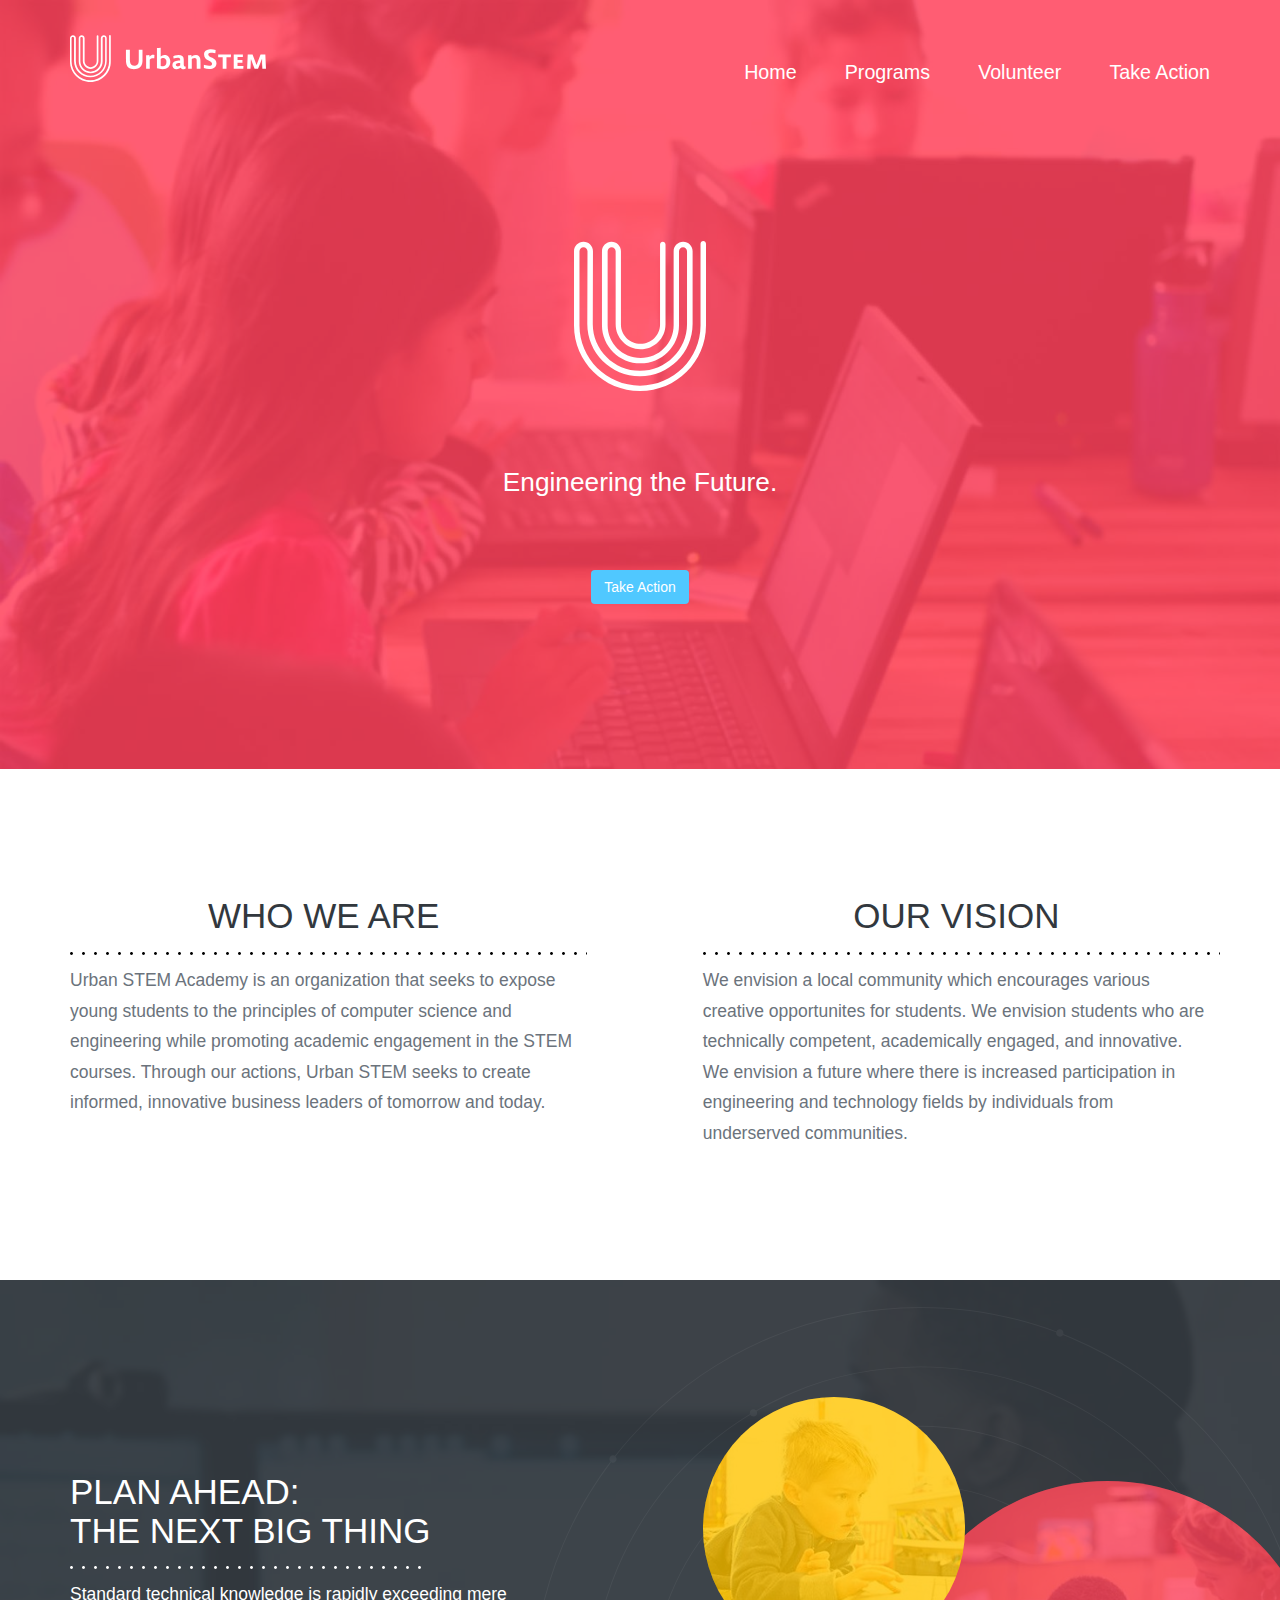
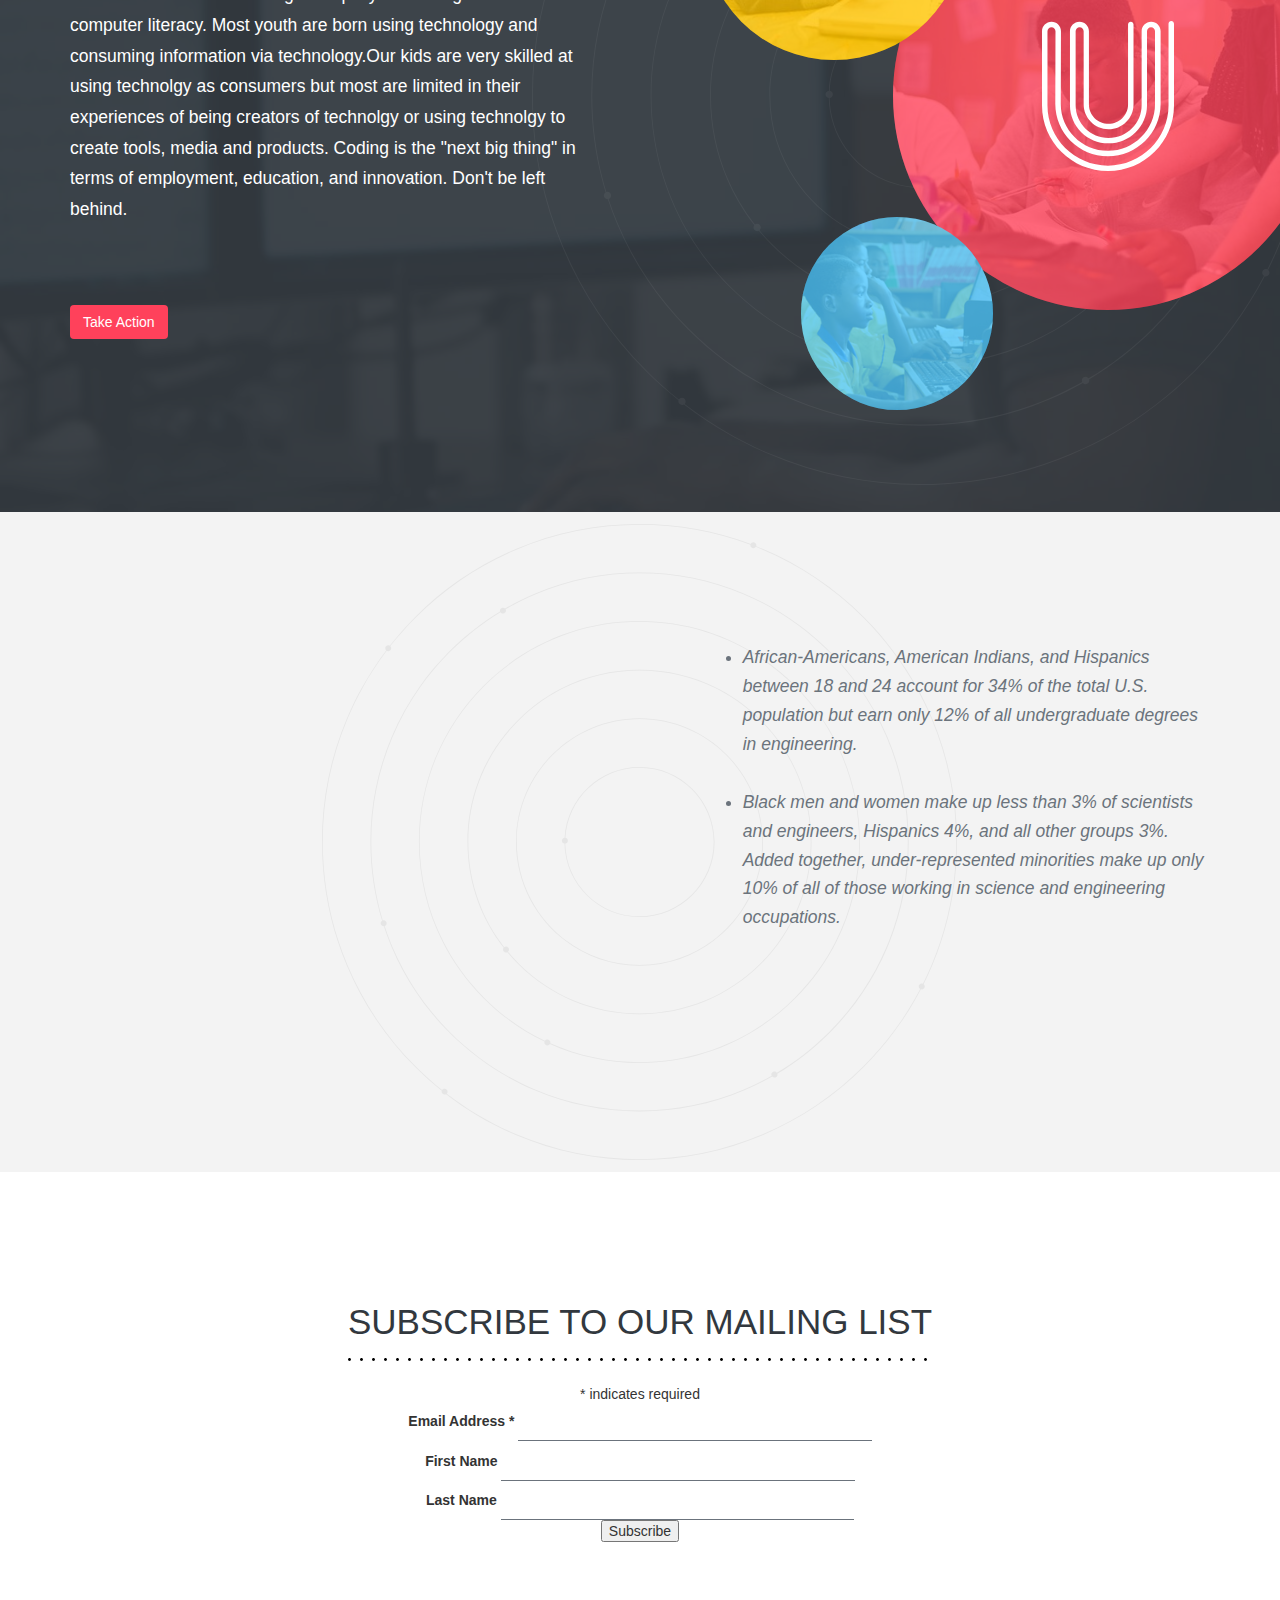
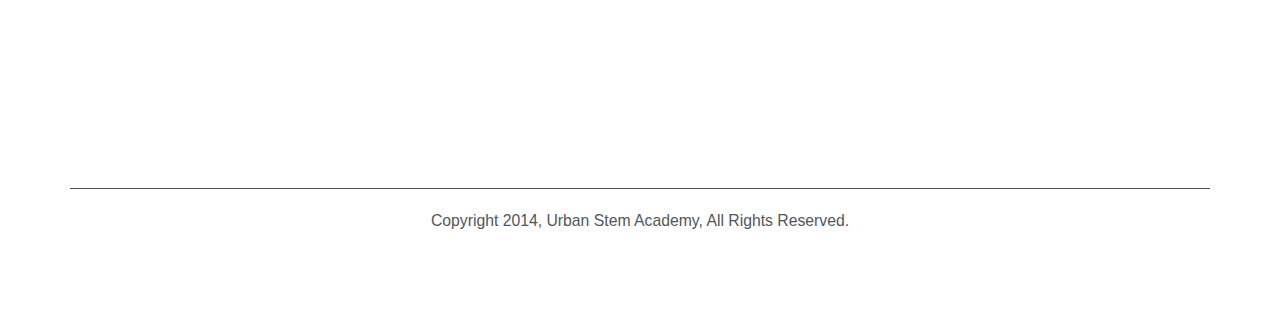
==== public_html/index.html @ aa46debd "Current Site with Volunteer Page" ====
<!DOCTYPE html>
<html lang="en" class="no-js">
    <head>
        <meta charset="utf-8">
        <title>Urban STEM Academy|STEM After-School Program in Savannah, GA</title>

        <!-- Load fonts -->
        <link href='http://fonts.googleapis.com/css?family=Roboto+Slab:400,100,300,700' rel='stylesheet' type='text/css'>

        <!-- Load styles -->
        <link rel="stylesheet" type="text/css" href="css/site.css">
        <link rel="stylesheet" type="text/css" href="css/bootstrap.css">
        <link rel"stylesheet" type="text/css" href="css/bootstrap-theme.css">
    </head>

    <body>
    
    <header class="global">
        <div class="container header_content">
            
            <nav>
                <a href="/" class="logo"><img src="images/logo_full.min.svg" alt="Urban STEM Academy"></a>
                <ul>
                    <li><a href="index.html">Home</a></li>
                    
                            <li><a href="YEIC.html">Programs</a></li>
                            <li><a href="volunteer.html">Volunteer</a></li>
                   
                        
                   
                    <li><a href="take_action.html">Take Action</a></li>
                    <!--<li><a href="directors.html">Directors</a></li>
                    <li><a href="#">News</a></li>-->
                </ul>
            </nav>
            
            <section class="hero clear">
                <img src="images/logo.min.svg" alt="Urban STEM Academy">
                <h1>Engineering the Future.</h1>
                <a href="take_action.html" class="btn btn_blue">Take Action</a>
            </section>
        </div>
    </header>

    <section class="content">
        
        <section class="content_block who">
            <div class="container">
                <div class="col_1">
                    <h2>Who We Are</h2>
                    <p>Urban STEM Academy is an organization that seeks to expose young students to the principles of computer science and engineering while promoting academic engagement in the STEM courses. Through our actions, Urban STEM  seeks to  create informed, innovative business leaders of tomorrow and today.</p>
                </div>
                <div class="col_2">
                   <h2>Our Vision</h2>
                   <p>We envision a local community which encourages various creative opportunites for students. We envision students who are technically competent, academically engaged, and innovative. We envision a future where there is increased participation in engineering and technology fields by individuals from underserved communities.
                </div>
            </div>
        </section>
        
        <section class="content_block plan">
            <div class="container">
                <div class="col_1">
                    <h2>Plan Ahead: <span>The Next Big Thing</span></h2>
                    <p>Standard technical knowledge is rapidly exceeding mere computer literacy. Most youth are born using technology and consuming information via technology.Our kids are very skilled at using technolgy as consumers but most are limited in their experiences of  being creators of technolgy or using technolgy to create tools, media and products. Coding is the "next big thing" in terms of employment, education, and innovation. Don't be left behind.</p>
                     <a href="take_action.html" class="btn btn_red">Take Action</a>
                     <br>
                    
                    
                </div>
                <div class="col_2">
                    <div class="circles">
                        <span class="image_1">
                            <img src="images/image_1.jpg" alt="Urban STEM Academy">
                        </span>
                        <span class="image_2">
                            <img src="images/image_2.jpg" alt="Urban STEM Academy">
                        </span>
                        <span class="image_3">
                            <img src="images/image_3.jpg" alt="Urban STEM Academy">
                        </span>
                    </div>

                    
                </div>
                <div class="clear"></div>
            </div>
        </section>
        
       
        
        <section class="content_block quote">
            <div class="container">
                <div class="col_1">
                    <div class="circle">
                      
                            <iframe style="margin-left:2em" width="500" height="350" src="//www.youtube.com/embed/dU1xS07N-FA" frameborder="0" allowfullscreen></iframe>

                        </span>
                    </div>
                </div>
                <div class="col_2">
                    <ul>
                        <li>African-Americans, American Indians, and Hispanics between 18 and 24 account for 34% of the total U.S. population but earn only 12% of all undergraduate degrees in engineering.</li><br>

                        <li>Black men and women make up less than 3% of scientists and engineers, Hispanics 4%, and all other groups 3%. Added together, under-represented minorities make up only 10% of all of those working in science and engineering occupations.</li><br>
                        <br>
                    </ul>

                </div>
                <div class="clear"></div>
            </div>
        </section>
        
        <section class="content_block mail_list">
            <div class="container">
                <div class="full">
                  <!-- Begin MailChimp Signup Form -->
<link href="//cdn-images.mailchimp.com/embedcode/classic-081711.css" rel="stylesheet" type="text/css">
<style type="text/css">
    #mc_embed_signup{background:#fff; clear:left; font:14px Helvetica,Arial,sans-serif; }
    /* Add your own MailChimp form style overrides in your site stylesheet or in this style block.
       We recommend moving this block and the preceding CSS link to the HEAD of your HTML file. */
</style>

<div id="mc_embed_signup">
<form action="//weebly.us8.list-manage.com/subscribe/post?u=44ad1b92e44e2750227c37bf8&amp;id=0d13513607" method="post" id="mc-embedded-subscribe-form" name="mc-embedded-subscribe-form" class="validate" target="_blank" novalidate>
    <div id="mc_embed_signup_scroll">
    <h2 style="margin-bottom:25px">Subscribe to our mailing list</h2>
<div class="indicates-required"><span class="asterisk">*</span> indicates required</div>
<div class="mc-field-group">
    <label for="mce-EMAIL">Email Address  <span class="asterisk">*</span>
</label>
    <input type="text" value="" name="EMAIL" class="required email" id="mce-EMAIL">
</div>
<div class="mc-field-group">
    <label for="mce-FNAME">First Name </label>
    <input type="text" value="" name="FNAME" class="" id="mce-FNAME">
</div>
<div class="mc-field-group">
    <label for="mce-LNAME">Last Name </label>
    <input type="text" value="" name="LNAME" class="" id="mce-LNAME">
</div>
    <div id="mce-responses" class="clear">
        <div class="response" id="mce-error-response" style="display:none"></div>
        <div class="response" id="mce-success-response" style="display:none"></div>
    </div>    <!-- real people should not fill this in and expect good things - do not remove this or risk form bot signups-->
    <div style="position: absolute; left: -5000px;"><input type="text" name="b_44ad1b92e44e2750227c37bf8_0d13513607" tabindex="-1" value=""></div>
    <div class="clear"><input type="submit" value="Subscribe" name="subscribe" id="mc-embedded-subscribe" class="button"></div>
    </div>
</form>
</div>
<script type='text/javascript' src='//s3.amazonaws.com/downloads.mailchimp.com/js/mc-validate.js'></script><script type='text/javascript'>(function($) {window.fnames = new Array(); window.ftypes = new Array();fnames[0]='EMAIL';ftypes[0]='email';fnames[1]='FNAME';ftypes[1]='text';fnames[2]='LNAME';ftypes[2]='text';}(jQuery));var $mcj = jQuery.noConflict(true);</script>

<!--End mc_embed_signup-->

                  <!--  <h2>Mailing List</h2>
                    <p>Keep up to date with the latest news and updates</p>
                    <form >
                        <input type="text" placeholder="First Name*">
                        <input type="text" placeholder="Last Name*">
                        <input type="text" placeholder="Email*">
                    </form>-->
                </div>
            </div>
        </section>
        
    </section>
    
    <footer>
        <div class="container">
            <a href="/" class="logo"><img src="images/logo_full.min.svg" alt="Urban STEM Academy"></a>
            <ul>
                <li><a href="index.html">Home</a></li>
                <li><a href="services.html">Services</a></li>
                <!--<li><a href="#">Concept</a></li>-->
                <li><a href="take_action">Take Action</a></li>
               <!-- <li><a href="directors.html">Directors</a></li>
                <li><a href="#">News</a></li>-->
            </ul>
            <div class="clear"></div>
            <section class="copyright">
                <p>Copyright 2014, Urban Stem Academy, All Rights Reserved.</p>
            </section>
        </div>
    </footer>
    <script type="text/javascript" src="js/bootstrap.js"></script>
    <script type="text/javascript" src="js/contact.js"></script>
    <script type="text/javascrip" src="js/jquery-1.11.3.js"></script>
    </body>
</html>
---- public_html/css/site.css ----
/*
 * Box-sizing for all!!!
 */
/* line 5, ../../assets/sass/_normalize.scss */
*, *::before, *::after {
  -webkit-box-sizing: border-box;
  -moz-box-sizing: border-box;
  box-sizing: border-box;
}

/*! normalize.css v2.0.1 | MIT License | git.io/normalize */
/* ==========================================================================
   HTML5 display definitions
   ========================================================================== */
/*
 * Corrects `block` display not defined in IE 8/9.
 */
/* line 29, ../../assets/sass/_normalize.scss */
article,
aside,
details,
figcaption,
figure,
footer,
header,
hgroup,
nav,
section,
summary {
  display: block;
}

/*
 * Corrects `inline-block` display not defined in IE 8/9.
 */
/* line 39, ../../assets/sass/_normalize.scss */
audio,
canvas,
video {
  display: inline-block;
}

/*
 * Prevents modern browsers from displaying `audio` without controls.
 * Remove excess height in iOS 5 devices.
 */
/* line 48, ../../assets/sass/_normalize.scss */
audio:not([controls]) {
  display: none;
  height: 0;
}

/*
 * Addresses styling for `hidden` attribute not present in IE 8/9.
 */
/* line 57, ../../assets/sass/_normalize.scss */
[hidden] {
  display: none;
}

/* ==========================================================================
   Base
   ========================================================================== */
/*
 * 1. Sets default font family to sans-serif.
 * 2. Prevents iOS text size adjust after orientation change, without disabling
 *    user zoom.
 */
/* line 71, ../../assets/sass/_normalize.scss */
html {
  font-family: sans-serif;
  /* 1 */
  -webkit-text-size-adjust: 100%;
  /* 2 */
  -ms-text-size-adjust: 100%;
  /* 2 */
}

/*
 * Removes default margin.
 */
/* line 81, ../../assets/sass/_normalize.scss */
body {
  margin: 0;
}

/* ==========================================================================
   Links
   ========================================================================== */
/*
 * Addresses `outline` inconsistency between Chrome and other browsers.
 */
/* line 93, ../../assets/sass/_normalize.scss */
a:focus {
  outline: thin dotted;
}

/*
 * Improves readability when focused and also mouse hovered in all browsers.
 */
/* line 102, ../../assets/sass/_normalize.scss */
a:active,
a:hover {
  outline: 0;
}

/* ==========================================================================
   Typography
   ========================================================================== */
/*
 * Addresses `h1` font sizes within `section` and `article` in Firefox 4+,
 * Safari 5, and Chrome.
 */
/* line 115, ../../assets/sass/_normalize.scss */
h1 {
  font-size: 2em;
}

/*
 * Addresses styling not present in IE 8/9, Safari 5, and Chrome.
 */
/* line 123, ../../assets/sass/_normalize.scss */
abbr[title] {
  border-bottom: 1px dotted;
}

/*
 * Addresses style set to `bolder` in Firefox 4+, Safari 5, and Chrome.
 */
/* line 132, ../../assets/sass/_normalize.scss */
b,
strong {
  font-weight: bold;
}

/*
 * Addresses styling not present in Safari 5 and Chrome.
 */
/* line 140, ../../assets/sass/_normalize.scss */
dfn {
  font-style: italic;
}

/*
 * Addresses styling not present in IE 8/9.
 */
/* line 148, ../../assets/sass/_normalize.scss */
mark {
  background: #ff0;
  color: #000;
}

/*
 * Corrects font family set oddly in Safari 5 and Chrome.
 */
/* line 161, ../../assets/sass/_normalize.scss */
code,
kbd,
pre,
samp {
  font-family: monospace, serif;
  font-size: 1em;
}

/*
 * Improves readability of pre-formatted text in all browsers.
 */
/* line 170, ../../assets/sass/_normalize.scss */
pre {
  white-space: pre;
  white-space: pre-wrap;
  word-wrap: break-word;
}

/*
 * Sets consistent quote types.
 */
/* line 180, ../../assets/sass/_normalize.scss */
q {
  quotes: "\201C" "\201D" "\2018" "\2019";
}

/*
 * Addresses inconsistent and variable font size in all browsers.
 */
/* line 188, ../../assets/sass/_normalize.scss */
small {
  font-size: 80%;
}

/*
 * Prevents `sub` and `sup` affecting `line-height` in all browsers.
 */
/* line 197, ../../assets/sass/_normalize.scss */
sub,
sup {
  font-size: 75%;
  line-height: 0;
  position: relative;
  vertical-align: baseline;
}

/* line 204, ../../assets/sass/_normalize.scss */
sup {
  top: -0.5em;
}

/* line 208, ../../assets/sass/_normalize.scss */
sub {
  bottom: -0.25em;
}

/* ==========================================================================
   Embedded content
   ========================================================================== */
/*
 * Removes border when inside `a` element in IE 8/9.
 */
/* line 220, ../../assets/sass/_normalize.scss */
img {
  border: 0;
}

/*
 * Corrects overflow displayed oddly in IE 9.
 */
/* line 228, ../../assets/sass/_normalize.scss */
svg:not(:root) {
  overflow: hidden;
}

/* ==========================================================================
   Figures
   ========================================================================== */
/*
 * Addresses margin not present in IE 8/9 and Safari 5.
 */
/* line 240, ../../assets/sass/_normalize.scss */
figure {
  margin: 0;
}

/* ==========================================================================
   Forms
   ========================================================================== */
/*
 * Define consistent border, margin, and padding.
 */
/* line 252, ../../assets/sass/_normalize.scss */
fieldset {
  border: 1px solid #c0c0c0;
  margin: 0 2px;
  padding: 0.35em 0.625em 0.75em;
}

/*
 * 1. Corrects color not being inherited in IE 8/9.
 * 2. Remove padding so people aren't caught out if they zero out fieldsets.
 */
/* line 263, ../../assets/sass/_normalize.scss */
legend {
  border: 0;
  /* 1 */
  padding: 0;
  /* 2 */
}

/*
 * 1. Corrects font family not being inherited in all browsers.
 * 2. Corrects font size not being inherited in all browsers.
 * 3. Addresses margins set differently in Firefox 4+, Safari 5, and Chrome
 */
/* line 277, ../../assets/sass/_normalize.scss */
button,
input,
select,
textarea {
  font-family: inherit;
  /* 1 */
  font-size: 100%;
  /* 2 */
  margin: 0;
  /* 3 */
}

/*
 * Addresses Firefox 4+ setting `line-height` on `input` using `!important` in
 * the UA stylesheet.
 */
/* line 289, ../../assets/sass/_normalize.scss */
button,
input {
  line-height: normal;
}

/*
 * 1. Avoid the WebKit bug in Android 4.0.* where (2) destroys native `audio`
 *    and `video` controls.
 * 2. Corrects inability to style clickable `input` types in iOS.
 * 3. Improves usability and consistency of cursor style between image-type
 *    `input` and others.
 */
/* line 304, ../../assets/sass/_normalize.scss */
button,
html input[type="button"],
input[type="reset"],
input[type="submit"] {
  -webkit-appearance: button;
  /* 2 */
  cursor: pointer;
  /* 3 */
}

/*
 * Re-set default cursor for disabled elements.
 */
/* line 314, ../../assets/sass/_normalize.scss */
button[disabled],
input[disabled] {
  cursor: default;
}

/*
 * 1. Addresses box sizing set to `content-box` in IE 8/9.
 * 2. Removes excess padding in IE 8/9.
 */
/* line 324, ../../assets/sass/_normalize.scss */
input[type="checkbox"],
input[type="radio"] {
  box-sizing: border-box;
  /* 1 */
  padding: 0;
  /* 2 */
}

/*
 * 1. Addresses `appearance` set to `searchfield` in Safari 5 and Chrome.
 * 2. Addresses `box-sizing` set to `border-box` in Safari 5 and Chrome
 *    (include `-moz` to future-proof).
 */
/* line 335, ../../assets/sass/_normalize.scss */
input[type="search"] {
  -webkit-appearance: textfield;
  /* 1 */
  -moz-box-sizing: content-box;
  -webkit-box-sizing: content-box;
  /* 2 */
  box-sizing: content-box;
}

/*
 * Removes inner padding and search cancel button in Safari 5 and Chrome
 * on OS X.
 */
/* line 348, ../../assets/sass/_normalize.scss */
input[type="search"]::-webkit-search-cancel-button,
input[type="search"]::-webkit-search-decoration {
  -webkit-appearance: none;
}

/*
 * Removes inner padding and border in Firefox 4+.
 */
/* line 357, ../../assets/sass/_normalize.scss */
button::-moz-focus-inner,
input::-moz-focus-inner {
  border: 0;
  padding: 0;
}

/*
 * 1. Removes default vertical scrollbar in IE 8/9.
 * 2. Improves readability and alignment in all browsers.
 */
/* line 367, ../../assets/sass/_normalize.scss */
textarea {
  overflow: auto;
  /* 1 */
  vertical-align: top;
  /* 2 */
}

/* ==========================================================================
   Tables
   ========================================================================== */
/*
 * Remove most spacing between table cells.
 */
/* line 380, ../../assets/sass/_normalize.scss */
table {
  border-collapse: collapse;
  border-spacing: 0;
}

/* line 2, ../../assets/sass/_base.scss */
.clear:before,
.clear:after {
  content: "";
  display: table;
}

/* line 7, ../../assets/sass/_base.scss */
.clear:after {
  clear: both;
}

/* line 11, ../../assets/sass/_base.scss */
img {
  max-width: 100%;
}

/* line 15, ../../assets/sass/_base.scss */
a img {
  vertical-align: middle;
}

/* line 19, ../../assets/sass/_base.scss */
body {
  background: #343a40;
  min-width: 73.25em;
}

/* line 24, ../../assets/sass/_base.scss */
.container {
  width: 71.25em;
  margin: 0 auto;
}

.container2 {
  margin: 0 auto;
}

/* line 29, ../../assets/sass/_base.scss */
.btn {
  font-size: 1.5em;
  color: white;
  text-decoration: none;
  padding: .75em 2em;
  -webkit-border-radius: 3em;
  -moz-border-radius: 3em;
  -ms-border-radius: 3em;
  -o-border-radius: 3em;
  border-radius: 3em;
  -webkit-transition: background 0.3s ease;
  -moz-transition: background 0.3s ease;
  -o-transition: background 0.3s ease;
  transition: background 0.3s ease;
  margin-bottom: 2em;
  margin-top: 2em;
}
/* line 37, ../../assets/sass/_base.scss */
.btn.btn_blue {
  background: #50c8ff;
}
/* line 40, ../../assets/sass/_base.scss */
.btn.btn_blue:hover {
  background: #37c0ff;
}
/* line 45, ../../assets/sass/_base.scss */
.btn.btn_red {
  background: #ff415b;

}
/* line 48, ../../assets/sass/_base.scss */
.btn.btn_red:hover {
  background: #ff2745;
}

button {
  font-size: 1.5em;
  color: white;
  text-decoration: none;
  padding: .75em 2em;
  margin:2em;
  -webkit-border-radius: 3em;
  -moz-border-radius: 3em;
  -ms-border-radius: 3em;
  -o-border-radius: 3em;
  border-radius: 3em;
  -webkit-transition: background 0.3s ease;
  -moz-transition: background 0.3s ease;
  -o-transition: background 0.3s ease;
  transition: background 0.3s ease;
  background: #50c8ff;
  background: #37c0ff;
}

iframe {
  margin-top:3em;
}

/* line 3, ../../assets/sass/_typography.scss */
body, input, textarea, button {
  font-family: "Roboto Slab", serif;
  -webkit-font-smoothing: antialiased;
}

/* line 8, ../../assets/sass/_typography.scss */
h1, h2, h3, h4, h5, h6,  {
  font-family: "Roboto Slab", serif;
  -webkit-font-smoothing: antialiased;
}

/* line 13, ../../assets/sass/_typography.scss */
h1, h2, h3, h4, h5, h6, p, ul, ol, blockquote {
  margin-top: 0;
}

/* line 1, ../../assets/sass/_styles.scss */
header.global {
  position: relative;
  background: #ff415b url(../images/bkg_header.jpg) no-repeat;
  background-size: cover;
  padding: 0 1em;
  overflow: hidden;
}
/* line 8, ../../assets/sass/_styles.scss */
header.global::before {
  content: "";
  position: absolute;
  z-index: 1;
  top: 0;
  left: 0;
  width: 100%;
  height: 100%;
  background: #ff415b;
  opacity: .85;
}

/* line 20, ../../assets/sass/_styles.scss */
header.global .header_content {
  position: relative;
  z-index: 2;
}
/* line 25, ../../assets/sass/_styles.scss */
header.global nav {
  overflow: hidden;
}
/* line 28, ../../assets/sass/_styles.scss */
header.global nav .logo {
  float: left;
  width: 14em;
  height: 3.375em;
  margin: 2.5em 0;
}
/* line 35, ../../assets/sass/_styles.scss */
header.global nav ul {
  list-style-type: none;
  margin: 0;
  padding: 0;
  float: right;
}
/* line 41, ../../assets/sass/_styles.scss */
header.global nav ul li {
  float: left;
  margin-left: 2.75em;
  height: 8.375em;
  line-height: 8.375em;
}
/* line 47, ../../assets/sass/_styles.scss */
header.global nav ul li a {
  font-size: 1.125em;
  color: white;
  text-decoration: none;
  -webkit-transition: opacity 0.3s ease;
  -moz-transition: opacity 0.3s ease;
  -o-transition: opacity 0.3s ease;
  transition: opacity 0.3s ease;
}
/* line 53, ../../assets/sass/_styles.scss */
header.global nav ul li a:hover {
  opacity: .7;
}
/*END OF FIRST DUPLICATE*/

/*THIS IS FOR THE VOLUNTEER PAGE*/

/* line 8, ../../assets/sass/_styles.scss */
header.global1 {
  position: relative;
  background:  url(../images/volunteer.jpg) no-repeat;
  background-size: cover;
  padding: 0 1em;
  overflow: hidden;
}

header.global1::before {
  content: "";
  position: absolute;
  z-index: 1;
  top: 0;
  left: 0;
  width: 100%;
  height: 100%;
 
  opacity: .85;
}

/* line 20, ../../assets/sass/_styles.scss */
header.global1 .header_content {
  position: relative;
  z-index: 2;
}
/* line 25, ../../assets/sass/_styles.scss */
header.global1 nav {
  overflow: hidden;
}
/* line 28, ../../assets/sass/_styles.scss */
header.global1 nav .logo {
  float: left;
  width: 14em;
  height: 3.375em;
  margin: 2.5em 0;
}
/* line 35, ../../assets/sass/_styles.scss */
header.global1 nav ul {
  list-style-type: none;
  margin: 0;
  padding: 0;
  float: right;
}
/* line 41, ../../assets/sass/_styles.scss */
header.global1 nav ul li {
  float: left;
  margin-left: 2.75em;
  height: 8.375em;
  line-height: 8.375em;
}
/* line 47, ../../assets/sass/_styles.scss */
header.global1 nav ul li a {
  font-size: 1.125em;
  color: white;
  text-decoration: none;
  -webkit-transition: opacity 0.3s ease;
  -moz-transition: opacity 0.3s ease;
  -o-transition: opacity 0.3s ease;
  transition: opacity 0.3s ease;
}
/* line 53, ../../assets/sass/_styles.scss */
header.global1 nav ul li a:hover {
  opacity: .7;
}


/* line 62, ../../assets/sass/_styles.scss */
.hero {
  padding: 6.75em 9.25em 11.75em;
  text-align: center;
}
/* line 66, ../../assets/sass/_styles.scss */
.hero img {
  width: 9.375em;
  margin-bottom: 3.75em;
}
/* line 71, ../../assets/sass/_styles.scss */
.hero h1 {
  color: white;
  font-size: 1.875em;
  line-height: 1.5em;
  font-weight: 300;
  margin-bottom: 1.5em;
}

/* line 81, ../../assets/sass/_styles.scss */
.content_block {
  padding: 0 1em;
}
/* line 84, ../../assets/sass/_styles.scss */
.content_block .container {
  position: relative;
  z-index: 2;
}
/* line 89, ../../assets/sass/_styles.scss */
.content_block .col_1 {
  float: left;
  width: 50%;
  padding-right: 5.5%;
}
/* line 95, ../../assets/sass/_styles.scss */
.content_block .col_2 {
  float: right;
  width: 50%;
  padding-left: 5.5%;
}
/* line 101, ../../assets/sass/_styles.scss */
.content_block .full {
  width: 100%;
}

/* line 106, ../../assets/sass/_styles.scss */
.who {
  background: white;
  padding: 9.375em 0;
  overflow: hidden;
}
/* line 111, ../../assets/sass/_styles.scss */
.who h2 {
  position: relative;
  
  font-size: 2.5em;
  color: #32383e;
  padding-bottom: .55em;
  margin-top: -.075em;
  text-transform: uppercase;
  text-align: center;
}

/*contact form*/
.contact {
  position: relative;
font-size: 2.5em;
color: #32383e;
padding-bottom: .55em;
margin-top: -.075em;
text-transform: uppercase;
text-align: center;
content: "";
position: absolute;
left: 0;
bottom: 0;
width: 102%;
height: 3px;
}
/* line 120, ../../assets/sass/_styles.scss */
.who h2::after {
  content: "";
  position: absolute;
  left: 0;
  bottom: 0;
  width: 102%;
  height: 3px;
  background: url(../images/dot_border.min.svg) repeat-x;
}
/* line 131, ../../assets/sass/_styles.scss */
.who p {
  font-size: 1.25em;
  line-height: 1.75em;
  color: #6b737c;
  clear: both;
  margin-bottom: 0;
}

div ul {
  font-size: 1.25em;
  line-height: 1.75em;
  color: #50c8ff;
  /*clear: both;*/
  margin-bottom: 0;
}

ul a {
  font-size: 1.25em;
  line-height: 1.75em;
  color: #ff415b;
  clear: both;
  margin-bottom: 0;
  hover: ;

}




/* line 140, ../../assets/sass/_styles.scss */
.plan {
  position: relative;
  background: #343a40 url(../images/bkg_plan.jpg) no-repeat;
  background-size: cover;
  padding: 12.375em 0;
  overflow: hidden;
}
/* line 147, ../../assets/sass/_styles.scss */
.plan::before {
  content: "";
  position: absolute;
  z-index: 1;
  top: 0;
  left: 0;
  width: 100%;
  height: 100%;
  background: #343a40;
  opacity: .95;
}
/* line 159, ../../assets/sass/_styles.scss */
.plan .container::after {
  content: "";
  position: absolute;
  z-index: -1;
  top: -30%;
  right: -6em;
  width: 160%;
  height: 160%;
  background: url(../images/bkg_circles.min.svg) no-repeat center right;
  opacity: .05;
}
/* line 171, ../../assets/sass/_styles.scss */
.plan h2 {
  position: relative;
  float: left;
  font-size: 2.5em;
  color: white;
  padding-bottom: .55em;
  text-transform: uppercase;
}
/* line 179, ../../assets/sass/_styles.scss */
.plan h2 span {
  display: block;
}
/* line 183, ../../assets/sass/_styles.scss */
.plan h2::after {
  content: "";
  position: absolute;
  left: 0;
  bottom: 0;
  width: 100%;
  height: 3px;
  background: url(../images/dot_border_white.min.svg) repeat-x;
}
/* line 194, ../../assets/sass/_styles.scss */
.plan p {
  font-size: 1.25em;
  line-height: 1.75em;
  color: white;
  clear: both;
  margin-bottom: 3em;
}
/* line 202, ../../assets/sass/_styles.scss */
.plan .circles {
  position: relative;
  width: 100%;
  height: 100%;
}
/* line 207, ../../assets/sass/_styles.scss */
.plan .circles span {
  position: absolute;
  overflow: hidden;
  -webkit-border-radius: 50%;
  -moz-border-radius: 50%;
  -ms-border-radius: 50%;
  -o-border-radius: 50%;
  border-radius: 50%;
}
/* line 212, ../../assets/sass/_styles.scss */
.plan .circles span img {
  opacity: .2;
  float: left;
}
/* line 217, ../../assets/sass/_styles.scss */
.plan .circles span.image_1 {
  top: 2em;
  right: -8em;
  width: 30.625em;
  background: #ff415b;
}
/* line 223, ../../assets/sass/_styles.scss */
.plan .circles span.image_1::after {
  content: "";
  position: absolute;
  top: 32.5%;
  left: 32.5%;
  width: 35%;
  height: 35%;
  background: url(../images/logo.min.svg) no-repeat center;
}
/* line 234, ../../assets/sass/_styles.scss */
.plan .circles span.image_2 {
  top: 26em;
  left: 7em;
  width: 13.75em;
  background: #50c8ff;
}
/* line 241, ../../assets/sass/_styles.scss */
.plan .circles span.image_3 {
  top: -4em;
  left: 0;
  width: 18.75em;
  background: #ffc500;
}


.col-md-4 img {

  border-radius: 25%;
}


/* line 251, ../../assets/sass/_styles.scss */
.engineering {
  background: white;
  padding: 9.375em 0;
  overflow: hidden;
}

.engineering2 {
  background: white;
  padding: 9.375em 0;
  overflow: hidden;
}
/* line 256, ../../assets/sass/_styles.scss */
.engineering .container::after {
  content: "";
  position: absolute;
  z-index: -1;
  bottom: -12em;
  left: 55.5%;
  width: 888px;
  height: 568px;
  background: url(../images/bkg_browser.png) no-repeat bottom right;
}

.engineering2 .container::after {
  content: "";
  position: absolute;
  z-index: -1;
  bottom: -12em;
  left: 55.5%;
  width: 888px;
  height: 568px;
  background: url(../images/first_lego.jpg) no-repeat bottom right;
}
/* line 267, ../../assets/sass/_styles.scss */
.engineering h2 {
  position: relative;
  float: left;
  font-size: 2.5em;
  color: #32383e;
  padding-bottom: .55em;
  margin-top: -.075em;
  text-transform: uppercase;
}

.engineering2 h2 {
  position: relative;
  float: left;
  font-size: 2.5em;
  color: #32383e;
  padding-bottom: .55em;
  margin-top: -.075em;
  text-transform: uppercase;
}
/* line 276, ../../assets/sass/_styles.scss */
.engineering h2 span {
  display: block;
}

.engineering2 h2 {
  position: relative;
  float: left;
  font-size: 2.5em;
  color: #32383e;
  padding-bottom: .55em;
  margin-top: -.075em;
  text-transform: uppercase;
}
/* line 280, ../../assets/sass/_styles.scss */
.engineering h2::after {
  content: "";
  position: absolute;
  left: 0;
  bottom: 0;
  width: 102%;
  height: 3px;
  background: url(../images/dot_border.min.svg) repeat-x;
}

.engineering2 h2::after {
  content: "";
  position: absolute;
  left: 0;
  bottom: 0;
  width: 102%;
  height: 3px;
  background: url(../images/dot_border.min.svg) repeat-x;
}
/* line 291, ../../assets/sass/_styles.scss */
.engineering p {
  font-size: 1.25em;
  line-height: 1.75em;
  color: #6b737c;
  clear: both;
  margin-bottom: 2em;
}

.engineering2 p {
  font-size: 1.25em;
  line-height: 1.75em;
  color: #6b737c;
  clear: both;
  margin-bottom: 2em;
}

/* line 300, ../../assets/sass/_styles.scss */
.quote {
  position: relative;
  background: #f3f3f3;
  padding: 9.375em 0;
 
}
/* line 306, ../../assets/sass/_styles.scss */
.quote .container::after {
  content: "";
  position: absolute;
  z-index: -1;
  top: -30%;
  right: 0;
  width: 100%;
  height: 160%;
  background: url(../images/bkg_circles_black.min.svg) no-repeat center;
  opacity: .05;
}
/* line 318, ../../assets/sass/_styles.scss */
.quote blockquote {
  position: relative;
  margin: 0;
  padding-top: 6.6em;
}
/* line 323, ../../assets/sass/_styles.scss */
.quote blockquote::before {
  content: "";
  position: absolute;
  top: 0;
  left: -4.5em;
  width: 5.625em;
  height: 5.625em;
  background: #ffc500 url(../images/icon_quote.min.svg) no-repeat center;
  background-size: 45%;
  -webkit-border-radius: 50%;
  -moz-border-radius: 50%;
  -ms-border-radius: 50%;
  -o-border-radius: 50%;
  border-radius: 50%;
}
/* line 335, ../../assets/sass/_styles.scss */
.quote blockquote p {
  color: #6b737c;
  font-size: 1.25em;
  line-height: 1.65em;
  font-style: italic;
  margin-bottom: 1.65em;
}

.col_2 ul {
  color: #6b737c;
  font-size: 1.25em;
  line-height: 1.65em;
  font-style: italic;
  margin-bottom: 1.65em;
}
/* line 343, ../../assets/sass/_styles.scss */
.quote blockquote cite {
  font-size: 2.5em;
  font-weight: 700;
  font-style: normal;
  text-transform: uppercase;
  color: #32383e;
}
/* line 350, ../../assets/sass/_styles.scss */
.quote blockquote cite span {
  display: block;
  color: #6b737c;
  text-transform: none;
  font-size: .65em;
  font-weight: 300;
}
/* line 360, ../../assets/sass/_styles.scss */
.quote .circle {
  position: relative;
  width: 100%;
  height: 50%;
}
/* line 365, ../../assets/sass/_styles.scss */
.quote .circle span {
  position: absolute;
  overflow: hidden;
  -webkit-border-radius: 50%;
  -moz-border-radius: 50%;
  -ms-border-radius: 50%;
  -o-border-radius: 50%;
  border-radius: 10%;
}

.row_pic{
  border-radius:10%;
}
/* line 370, ../../assets/sass/_styles.scss */
.quote .circle span.image_4 {
  top: 0;
  left: -4em;
  width: 100%;

}
/* line 375, ../../assets/sass/_styles.scss */
.quote .circle span.image_4 img {
  float: left;
}

/* line 383, ../../assets/sass/_styles.scss */
.mail_list {
  background: white;
  padding: 9.375em 0;
  overflow: hidden;
  text-align: center;
}
/* line 389, ../../assets/sass/_styles.scss */
.mail_list h2 {
  position: relative;
  display: inline-block;
  font-size: 2.5em;
  color: #32383e;
  padding-bottom: .55em;
  margin: 0 auto .83em;
  text-transform: uppercase;
}
/* line 398, ../../assets/sass/_styles.scss */
.mail_list h2::after {
  content: "";
  position: absolute;
  left: 0;
  bottom: 0;
  width: 100%;
  height: 3px;
  background: url(../images/dot_border.min.svg) repeat-x;
}
/* line 409, ../../assets/sass/_styles.scss */
.mail_list p {
  font-size: 1.625em;
  line-height: 1.75em;
  color: #6b737c;
  clear: both;
  margin-bottom: 1.5em;
}
/* line 417, ../../assets/sass/_styles.scss */
.mail_list form {
  width: 100%;
}
/* line 420, ../../assets/sass/_styles.scss */
.mail_list form input[type=text] {
  width: 31%;
  padding: .5em;
  margin-right: 3.5%;
  font-size: 1.25em;
  font-style: italic;
  border: none;
  border-bottom: 1px solid #6b737c;
}


/* line 430, ../../assets/sass/_styles.scss */
.mail_list form input[type=text]:focus {
  outline: none;
}
/* line 434, ../../assets/sass/_styles.scss */
.mail_list form input[type=text]:last-child {
  margin-right: 0;
}

/* line 441, ../../assets/sass/_styles.scss */
footer {
  padding: 2.25em 0 6.25em;
}
/* line 444, ../../assets/sass/_styles.scss */
footer .logo {
  float: left;
  width: 11.75em;
  height: 3.125em;
}
/* line 450, ../../assets/sass/_styles.scss */
footer ul {
  list-style-type: none;
  margin: 0;
  padding: 0;
  float: right;
}
/* line 456, ../../assets/sass/_styles.scss */
footer ul li {
  float: left;
  margin-left: 2.75em;
  height: 3.125em;
  line-height: 3.125em;
}
/* line 462, ../../assets/sass/_styles.scss */
footer ul li a {
  font-size: 1.125em;
  color: white;
  text-decoration: none;
  -webkit-transition: opacity 0.3s ease;
  -moz-transition: opacity 0.3s ease;
  -o-transition: opacity 0.3s ease;
  transition: opacity 0.3s ease;
}
/* line 468, ../../assets/sass/_styles.scss */
footer ul li a:hover {
  opacity: .7;
}
/* line 475, ../../assets/sass/_styles.scss */
footer .copyright {
  border-top: 1px solid #52565b;
  margin-top: 2em;
  padding-top: 1.5em;
}
/* line 480, ../../assets/sass/_styles.scss */
footer .copyright p {
  text-align: center;
  font-size: 1.125em;
  color: #52565b;
  margin: 0;
}

.cta2
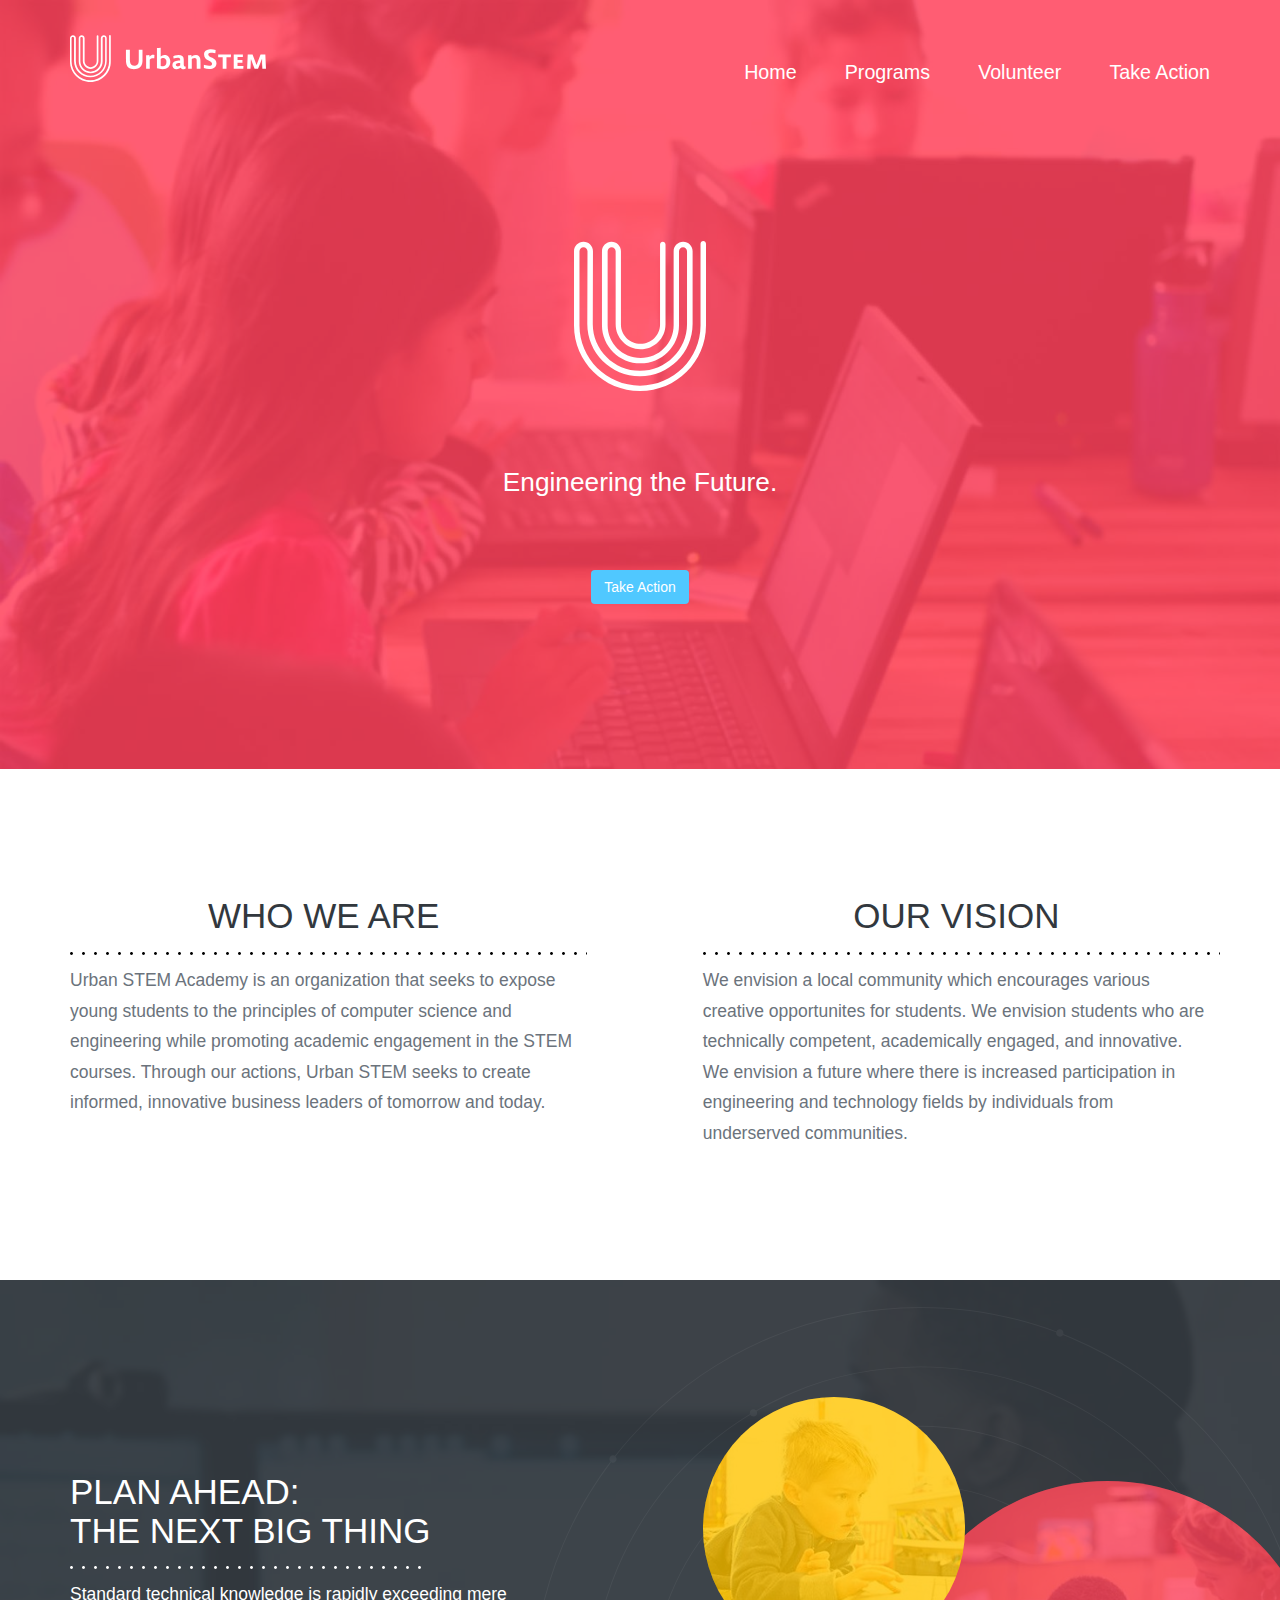
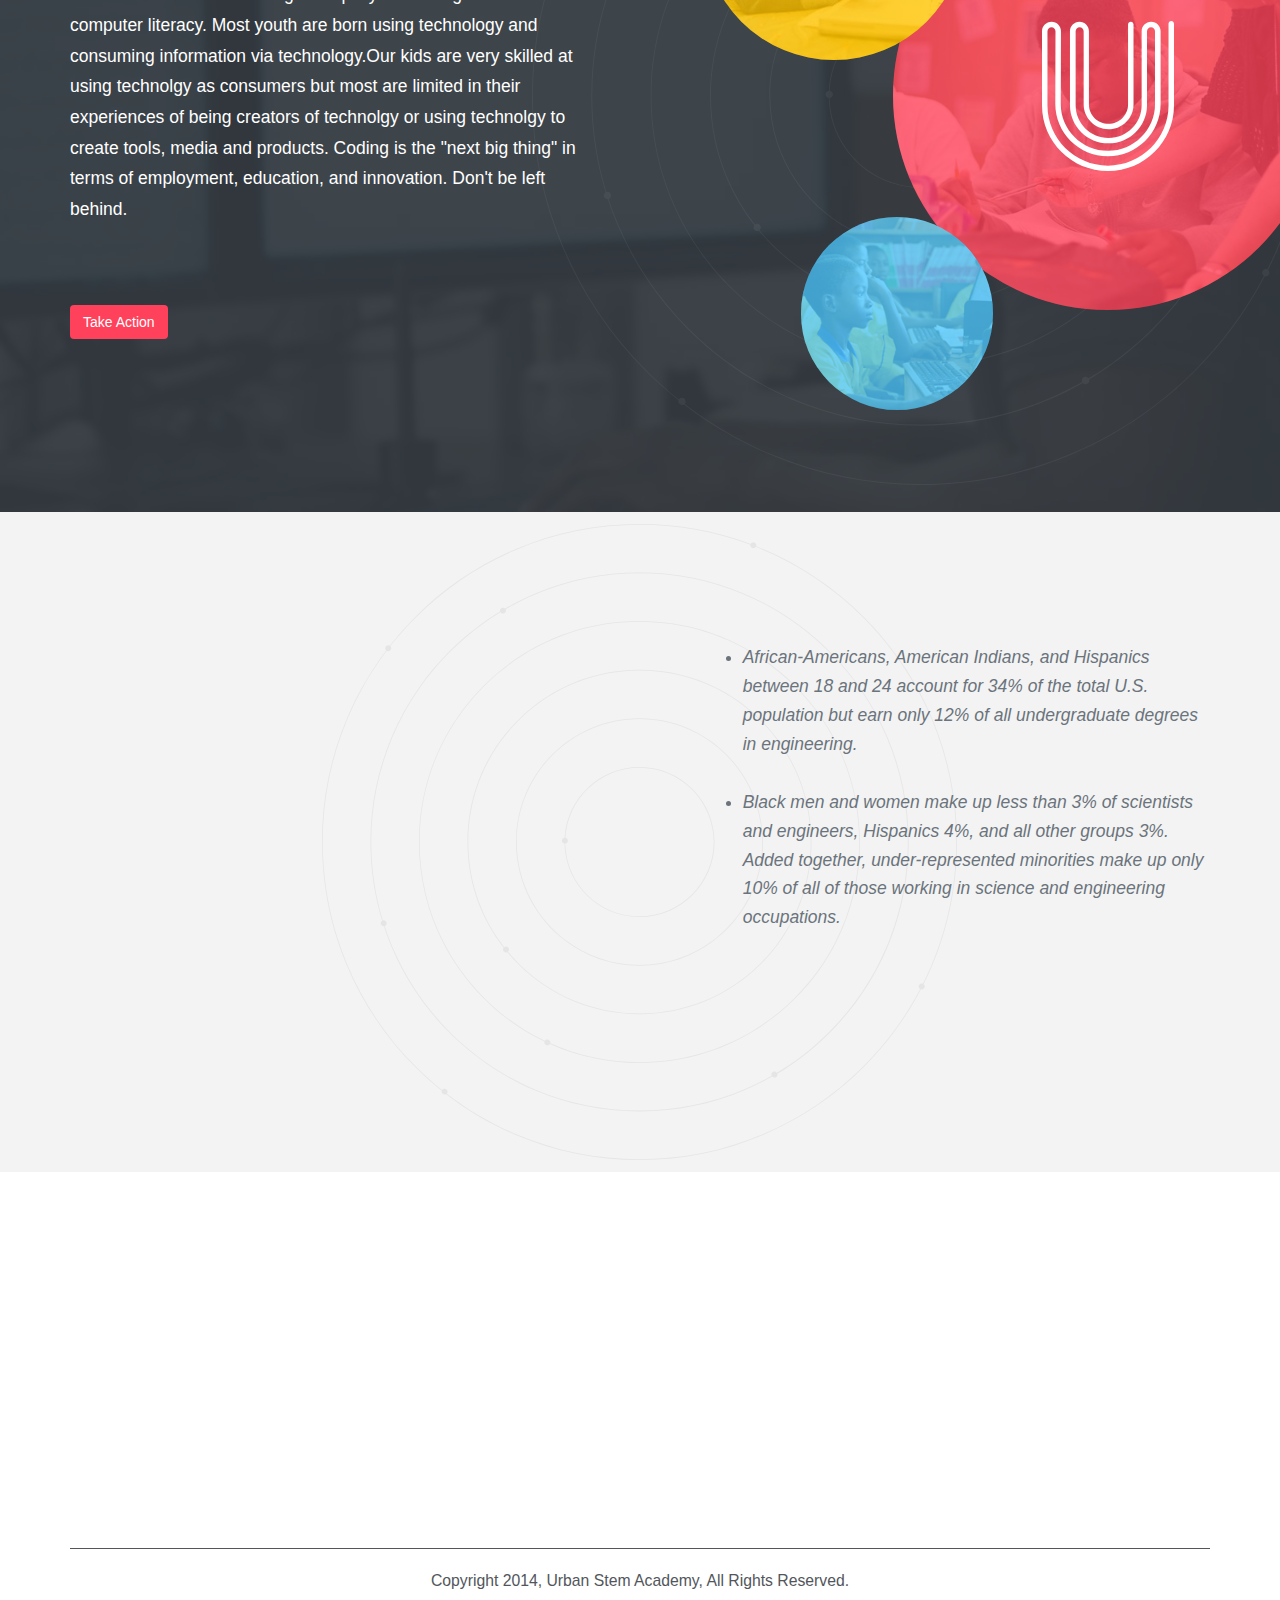
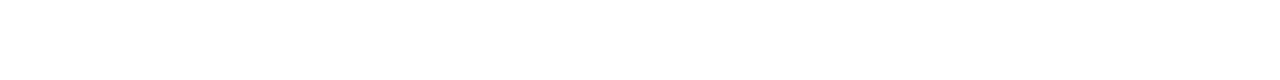
==== commit cd0935bf: "Added mail chimp pop up and volunteer page finished" ====
--- a/public_html/index.html
+++ b/public_html/index.html
@@ -10,7 +10,7 @@
         <!-- Load styles -->
         <link rel="stylesheet" type="text/css" href="css/site.css">
         <link rel="stylesheet" type="text/css" href="css/bootstrap.css">
-        <link rel"stylesheet" type="text/css" href="css/bootstrap-theme.css">
+        <link rel="stylesheet" type="text/css" href="css/bootstrap-theme.css">
     </head>
 
     <body>
@@ -114,45 +114,7 @@
         <section class="content_block mail_list">
             <div class="container">
                 <div class="full">
-                  <!-- Begin MailChimp Signup Form -->
-<link href="//cdn-images.mailchimp.com/embedcode/classic-081711.css" rel="stylesheet" type="text/css">
-<style type="text/css">
-    #mc_embed_signup{background:#fff; clear:left; font:14px Helvetica,Arial,sans-serif; }
-    /* Add your own MailChimp form style overrides in your site stylesheet or in this style block.
-       We recommend moving this block and the preceding CSS link to the HEAD of your HTML file. */
-</style>
-
-<div id="mc_embed_signup">
-<form action="//weebly.us8.list-manage.com/subscribe/post?u=44ad1b92e44e2750227c37bf8&amp;id=0d13513607" method="post" id="mc-embedded-subscribe-form" name="mc-embedded-subscribe-form" class="validate" target="_blank" novalidate>
-    <div id="mc_embed_signup_scroll">
-    <h2 style="margin-bottom:25px">Subscribe to our mailing list</h2>
-<div class="indicates-required"><span class="asterisk">*</span> indicates required</div>
-<div class="mc-field-group">
-    <label for="mce-EMAIL">Email Address  <span class="asterisk">*</span>
-</label>
-    <input type="text" value="" name="EMAIL" class="required email" id="mce-EMAIL">
-</div>
-<div class="mc-field-group">
-    <label for="mce-FNAME">First Name </label>
-    <input type="text" value="" name="FNAME" class="" id="mce-FNAME">
-</div>
-<div class="mc-field-group">
-    <label for="mce-LNAME">Last Name </label>
-    <input type="text" value="" name="LNAME" class="" id="mce-LNAME">
-</div>
-    <div id="mce-responses" class="clear">
-        <div class="response" id="mce-error-response" style="display:none"></div>
-        <div class="response" id="mce-success-response" style="display:none"></div>
-    </div>    <!-- real people should not fill this in and expect good things - do not remove this or risk form bot signups-->
-    <div style="position: absolute; left: -5000px;"><input type="text" name="b_44ad1b92e44e2750227c37bf8_0d13513607" tabindex="-1" value=""></div>
-    <div class="clear"><input type="submit" value="Subscribe" name="subscribe" id="mc-embedded-subscribe" class="button"></div>
-    </div>
-</form>
-</div>
-<script type='text/javascript' src='//s3.amazonaws.com/downloads.mailchimp.com/js/mc-validate.js'></script><script type='text/javascript'>(function($) {window.fnames = new Array(); window.ftypes = new Array();fnames[0]='EMAIL';ftypes[0]='email';fnames[1]='FNAME';ftypes[1]='text';fnames[2]='LNAME';ftypes[2]='text';}(jQuery));var $mcj = jQuery.noConflict(true);</script>
-
-<!--End mc_embed_signup-->
-
+<script type="text/javascript" src="//s3.amazonaws.com/downloads.mailchimp.com/js/signup-forms/popup/embed.js" data-dojo-config="usePlainJson: true, isDebug: false"></script><script type="text/javascript">require(["mojo/signup-forms/Loader"], function(L) { L.start({"baseUrl":"mc.us8.list-manage.com","uuid":"44ad1b92e44e2750227c37bf8","lid":"0d13513607"}) })</script>
                   <!--  <h2>Mailing List</h2>
                     <p>Keep up to date with the latest news and updates</p>
                     <form >
